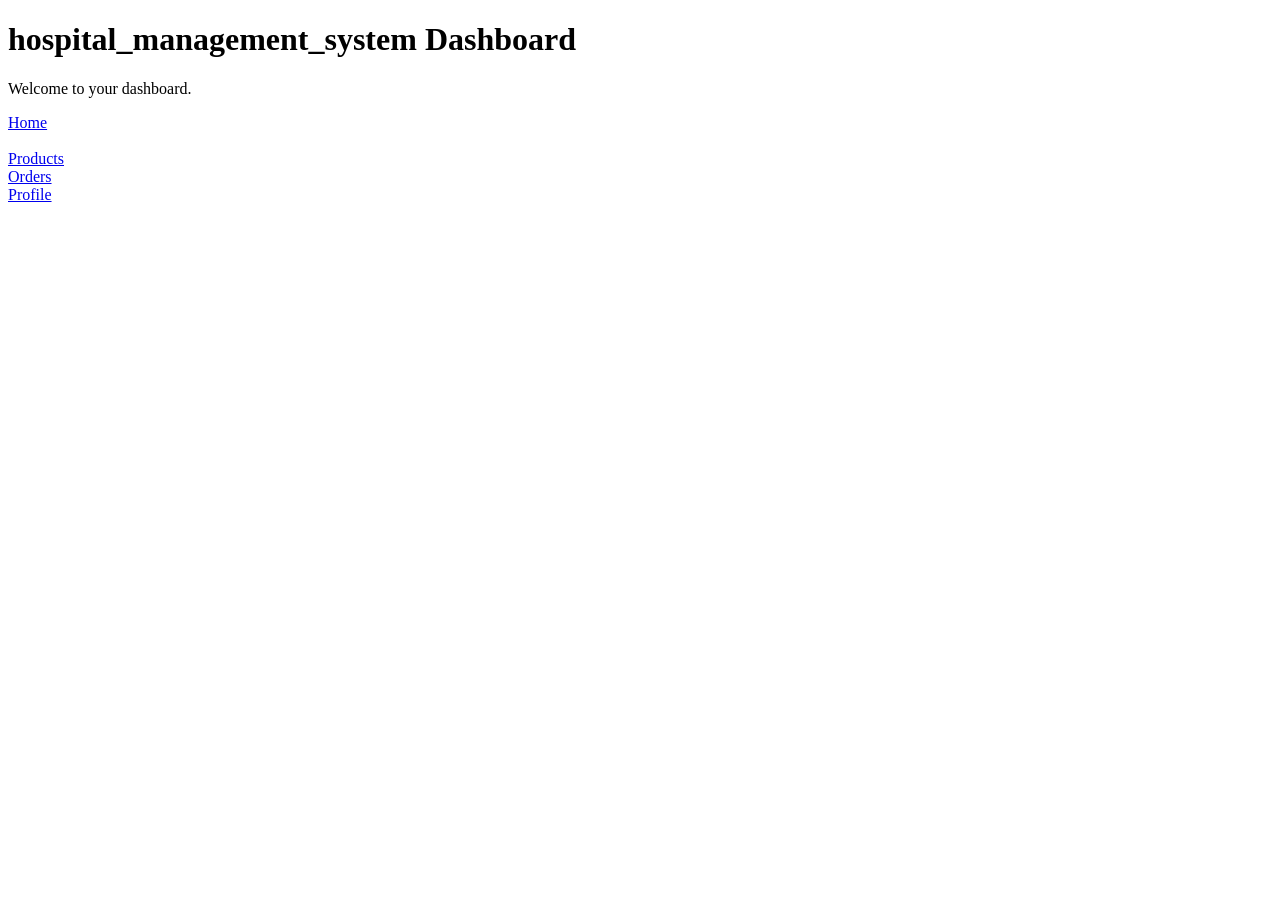
==== frontend/dashboard.html @ 1ea9c53b "Initial Commit" ====
<!DOCTYPE html>
<html>
<head>
<title>Dashboard</title>
<link rel="stylesheet" href="css/style.css">
</head>
<body>

<h1>hospital_management_system Dashboard</h1>

<p>Welcome to your dashboard.</p>

<a href="index.html">Home</a>

<br><br>

<a href="products.html">Products</a>

<br>

<a href="orders.html">Orders</a>

<br>

<a href="profile.html">Profile</a>

<script src="js/app.js"></script>

</body>
</html>
---- frontend/css/style.css ----
{'error': {'message': 'This request requires more credits, or fewer max_tokens. You requested up to 29427 tokens, but can only afford 23885. To increase, visit https://openrouter.ai/settings/credits and upgrade to a paid account', 'code': 402, 'metadata': {'limit_source': 'openrouter_credits', 'remedy_hint': 'Add credits at https://openrouter.ai/settings/credits, or lower max_tokens / prompt size to fit your remaining balance.', 'provider_name': None}}, 'user_id': 'user_3GuDjRfJelyABzWUqPuFJNVtYVq'}
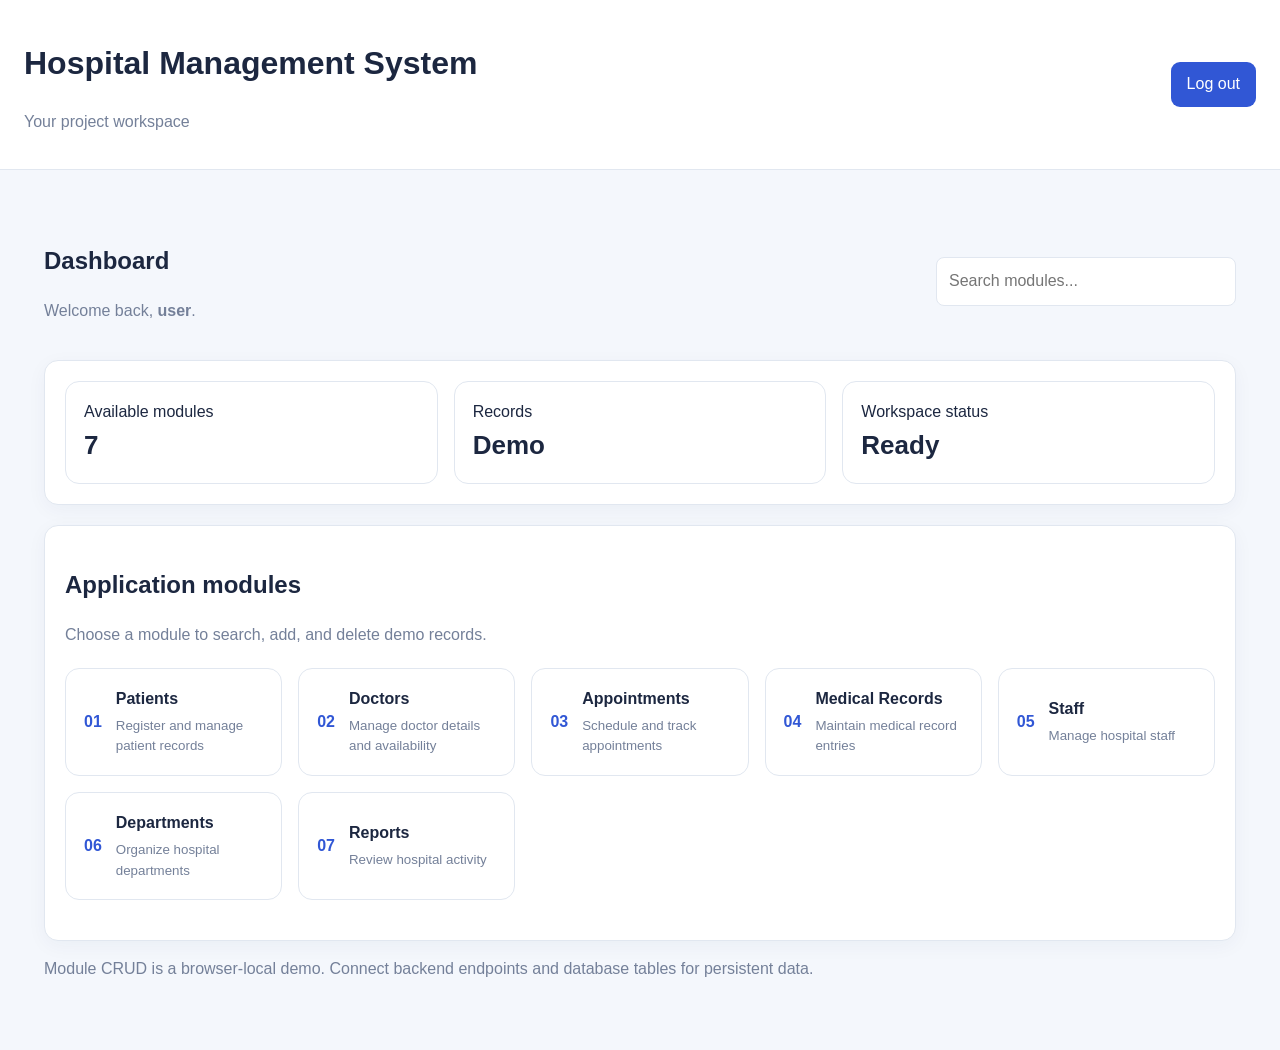
==== commit ab5d3a9c: "Initial Commit" ====
--- a/frontend/dashboard.html
+++ b/frontend/dashboard.html
@@ -1,31 +1,13 @@
-
-<!DOCTYPE html>
-<html>
-<head>
-<title>Dashboard</title>
-<link rel="stylesheet" href="css/style.css">
-</head>
-<body>
-
-<h1>hospital_management_system Dashboard</h1>
-
-<p>Welcome to your dashboard.</p>
-
-<a href="index.html">Home</a>
-
-<br><br>
-
-<a href="products.html">Products</a>
-
-<br>
-
-<a href="orders.html">Orders</a>
-
-<br>
-
-<a href="profile.html">Profile</a>
-
-<script src="js/app.js"></script>
-
-</body>
-</html>
+<!doctype html><html lang="en"><head><meta charset="utf-8"><meta name="viewport" content="width=device-width, initial-scale=1"><title>Dashboard | Hospital Management System</title><link rel="stylesheet" href="css/style.css"></head>
+<body class="app-dashboard"><header class="dashboard-header"><div><h1>Hospital Management System</h1><p class="dashboard-intro">Your project workspace</p></div><button type="button" data-logout>Log out</button></header>
+<main><div class="dashboard-header"><div><h2>Dashboard</h2><p class="dashboard-intro">Welcome back, <strong id="dashboard-user">user</strong>.</p></div><input id="module-search" type="search" placeholder="Search modules..." aria-label="Search modules" style="max-width:300px"></div>
+<section class="summary-grid"><div class="summary-card"><span>Available modules</span><strong>7</strong></div><div class="summary-card"><span>Records</span><strong>Demo</strong></div><div class="summary-card"><span>Workspace status</span><strong>Ready</strong></div></section>
+<section><h2>Application modules</h2><p class="dashboard-intro">Choose a module to search, add, and delete demo records.</p><div class="module-grid" id="dashboard-modules"><a class="module-card" href="#/patients"><span class="module-icon">01</span><span><strong>Patients</strong><small>Register and manage patient records</small></span></a>
+<a class="module-card" href="#/doctors"><span class="module-icon">02</span><span><strong>Doctors</strong><small>Manage doctor details and availability</small></span></a>
+<a class="module-card" href="#/appointments"><span class="module-icon">03</span><span><strong>Appointments</strong><small>Schedule and track appointments</small></span></a>
+<a class="module-card" href="#/medical-records"><span class="module-icon">04</span><span><strong>Medical Records</strong><small>Maintain medical record entries</small></span></a>
+<a class="module-card" href="#/staff"><span class="module-icon">05</span><span><strong>Staff</strong><small>Manage hospital staff</small></span></a>
+<a class="module-card" href="#/departments"><span class="module-icon">06</span><span><strong>Departments</strong><small>Organize hospital departments</small></span></a>
+<a class="module-card" href="#/reports"><span class="module-icon">07</span><span><strong>Reports</strong><small>Review hospital activity</small></span></a></div></section>
+<p class="notice">Module CRUD is a browser-local demo. Connect backend endpoints and database tables for persistent data.</p></main>
+<script src="js/config.js" defer></script><script src="js/app.js" defer></script></body></html>
--- a/frontend/css/style.css
+++ b/frontend/css/style.css
@@ -1 +1,18 @@
-{'error': {'message': 'This request requires more credits, or fewer max_tokens. You requested up to 29427 tokens, but can only afford 23885. To increase, visit https://openrouter.ai/settings/credits and upgrade to a paid account', 'code': 402, 'metadata': {'limit_source': 'openrouter_credits', 'remedy_hint': 'Add credits at https://openrouter.ai/settings/credits, or lower max_tokens / prompt size to fit your remaining balance.', 'provider_name': None}}, 'user_id': 'user_3GuDjRfJelyABzWUqPuFJNVtYVq'}+{'error': {'message': 'This request requires more credits, or fewer max_tokens. You requested up to 500 tokens, but can only afford 220. To increase, visit https://openrouter.ai/settings/credits and upgrade to a paid account', 'code': 402, 'metadata': {'limit_source': 'openrouter_credits', 'remedy_hint': 'Add credits at https://openrouter.ai/settings/credits, or lower max_tokens / prompt size to fit your remaining balance.', 'provider_name': None}}, 'user_id': 'user_3GuDjRfJelyABzWUqPuFJNVtYVq'}
+:root{--primary:#3157d5;--primary-dark:#2443ad;--bg:#f4f7fc;--text:#1c2740;--muted:#748099;--border:#e1e7f0}
+*{box-sizing:border-box}body{margin:0;color:var(--text);background:var(--bg);font-family:Inter,"Segoe UI",Arial,sans-serif;line-height:1.55}
+header{padding:18px 24px;background:#fff;border-bottom:1px solid var(--border)}main,.container,.dashboard,.content{max-width:1240px;margin:28px auto;padding:24px}
+a{color:var(--primary)}button,.button,input[type=submit]{border:0;border-radius:9px;padding:10px 16px;background:var(--primary);color:#fff;font:inherit;cursor:pointer}
+input,select,textarea{width:100%;padding:11px 12px;border:1px solid var(--border);border-radius:8px;font:inherit;background:#fff}
+form{display:grid;gap:12px}article,.card,section{background:#fff;border:1px solid var(--border);border-radius:14px;padding:20px;box-shadow:0 5px 20px #192d550b}
+.auth-card{max-width:460px;margin:7vh auto}.auth-links{display:flex;justify-content:space-between;gap:12px;flex-wrap:wrap}
+.dashboard-header{display:flex;align-items:center;justify-content:space-between;gap:20px;flex-wrap:wrap}.dashboard-intro,.notice{color:var(--muted)}
+.module-grid,.summary-grid{display:grid;grid-template-columns:repeat(auto-fit,minmax(190px,1fr));gap:16px;margin:20px 0}
+.module-card{display:flex;align-items:center;gap:14px;text-decoration:none;color:var(--text);background:#fff;border:1px solid var(--border);border-radius:14px;padding:18px}
+.module-card strong,.module-card small{display:block}.module-card small{color:var(--muted);margin-top:4px}.module-icon{font-weight:800;color:var(--primary)}
+.summary-card{background:#fff;border:1px solid var(--border);border-radius:14px;padding:18px}.summary-card strong{display:block;font-size:26px}
+#dynamic-page-view{max-width:1240px;margin:28px auto;padding:24px;background:#fff;border:1px solid var(--border);border-radius:14px}
+#dynamic-page-view .module-toolbar{display:flex;gap:12px;flex-wrap:wrap;align-items:center;margin:18px 0}
+table{width:100%;border-collapse:collapse;background:#fff}th,td{padding:12px;border-bottom:1px solid var(--border);text-align:left}
+[hidden]{display:none!important}.status-message{padding:10px;border-radius:8px;background:#edf2fc}.status-error{background:#fff0f0;color:#9d1c1c}
+@media(max-width:700px){main,.container,.dashboard,.content,#dynamic-page-view{padding:16px;margin:12px auto}table{display:block;overflow-x:auto}}
